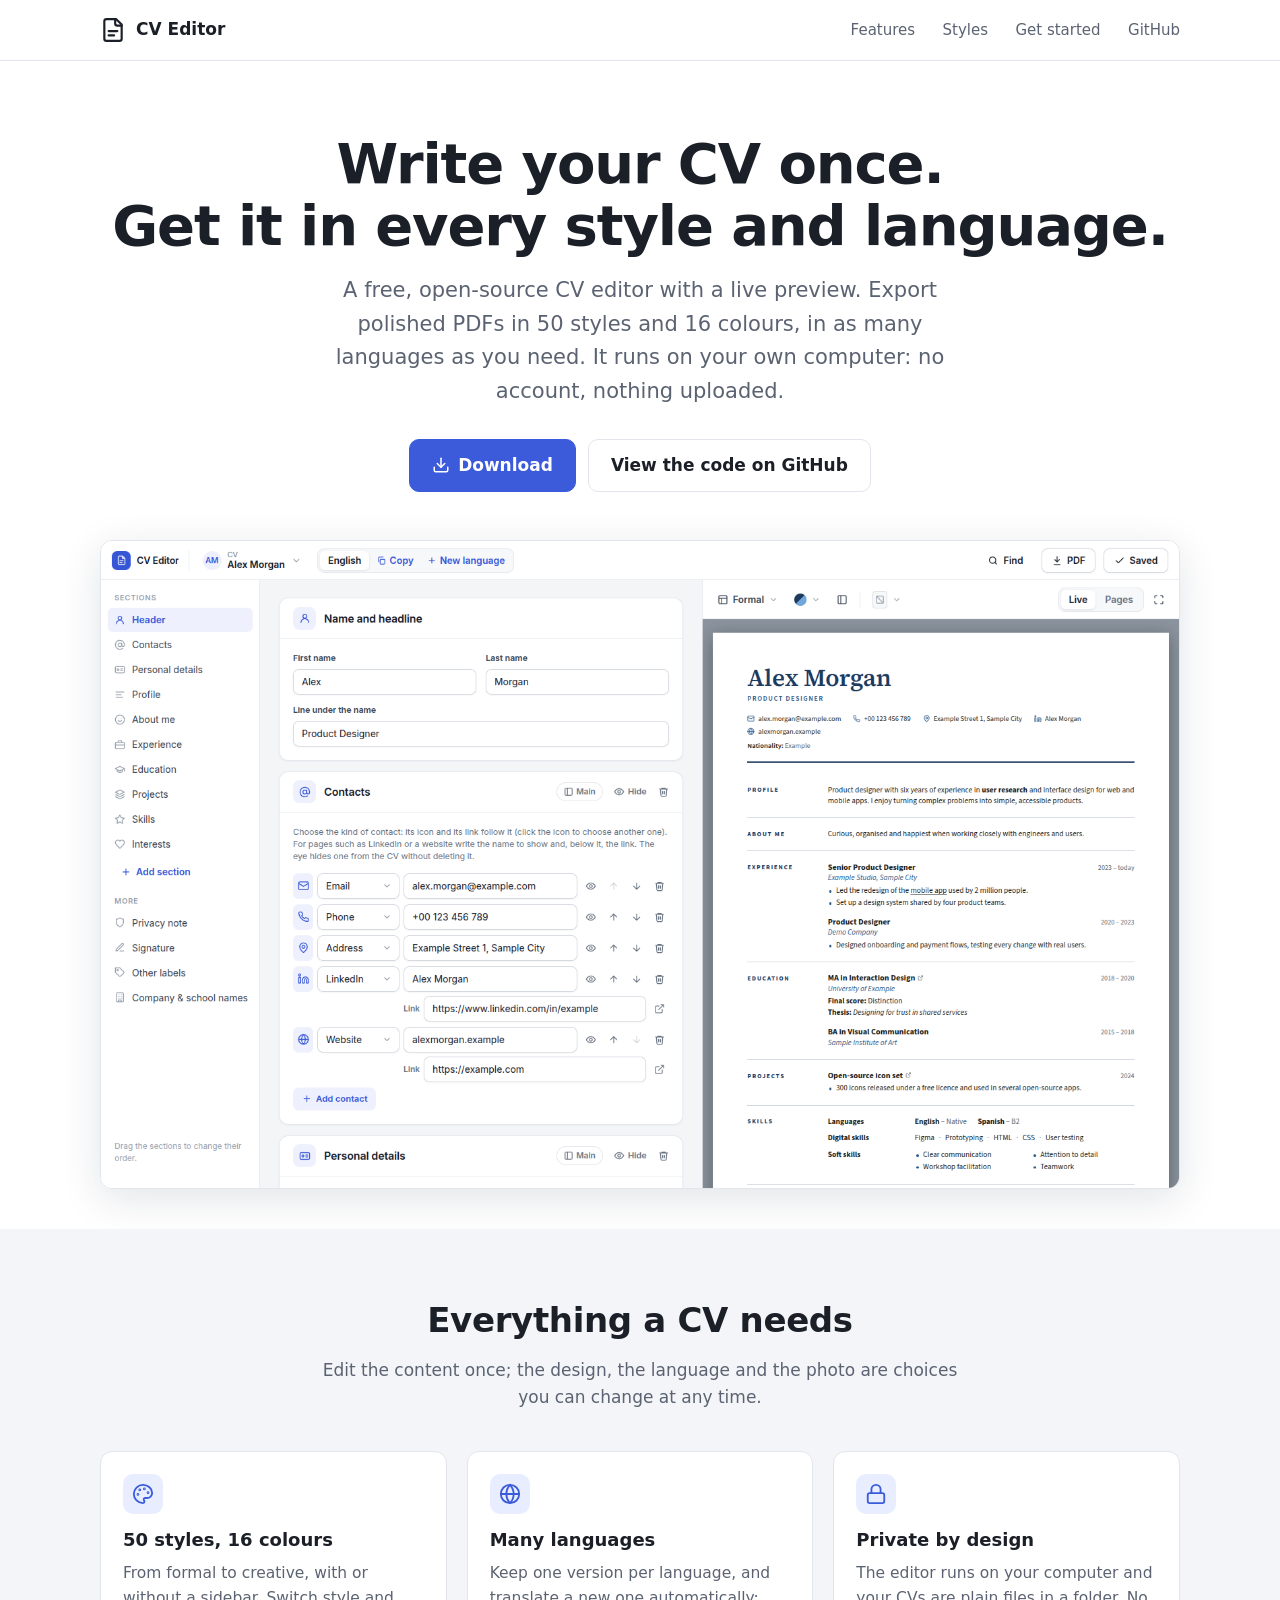
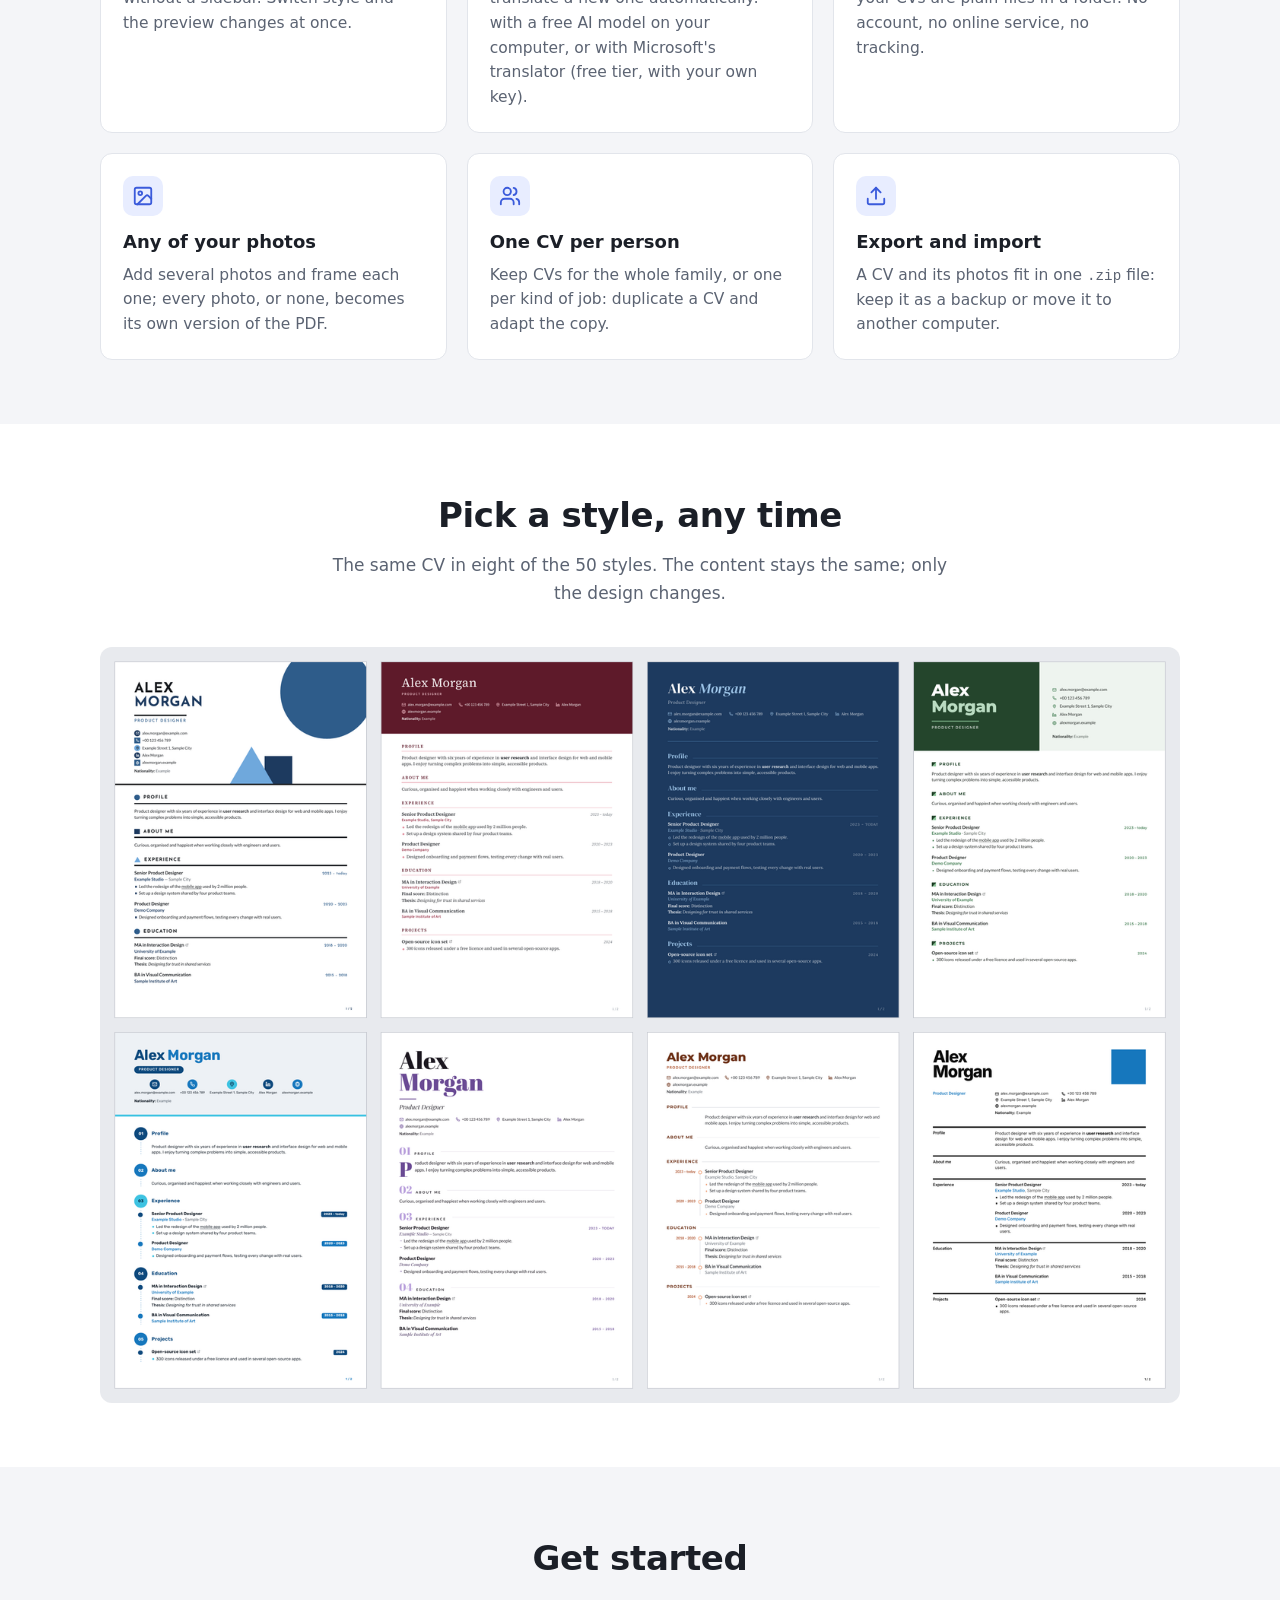
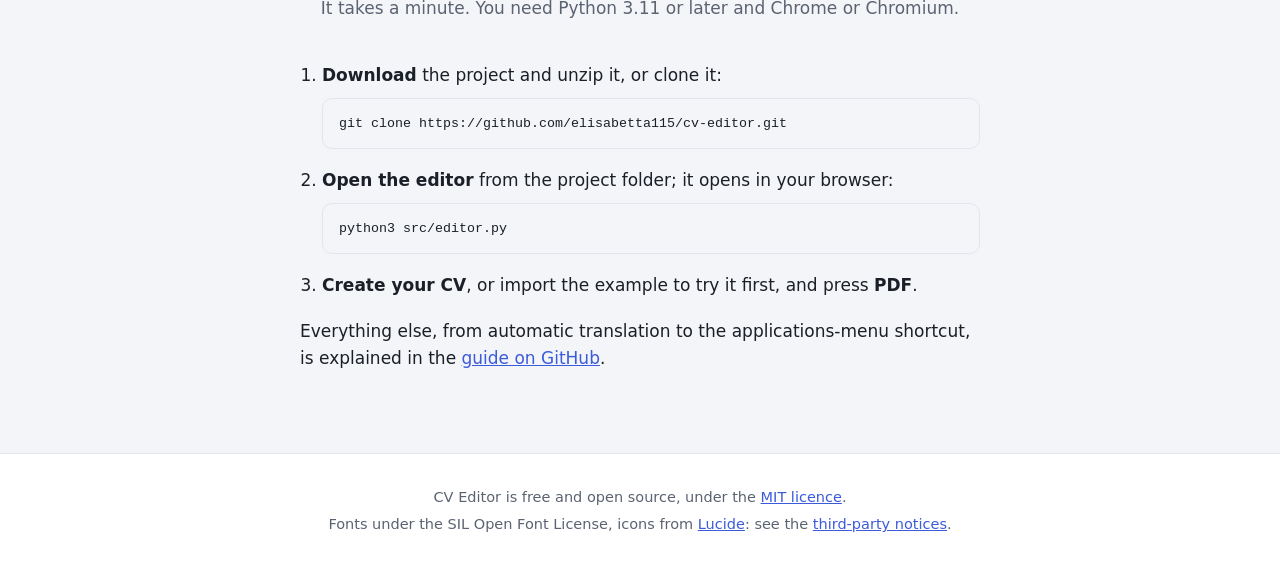
==== docs/index.html @ a8269b67 "CV Editor: first public version" ====
<!doctype html>
<html lang="en">
<head>
<meta charset="utf-8">
<meta name="viewport" content="width=device-width, initial-scale=1">
<title>CV Editor</title>
<meta name="description" content="Write your CV once and export it as PDF in several languages and 50 styles. Free, open source, and your data never leaves your computer.">
<style>
  :root {
    --bg: #ffffff; --bg-soft: #f4f5f8; --text: #1b1f27; --muted: #5b6372; --line: #e2e5eb;
    --accent: #3b5bdb; --accent-text: #ffffff; --accent-soft: #e8edff; --shadow: 0 10px 40px rgba(20, 30, 60, .12);
  }
  @media (prefers-color-scheme: dark) {
    :root {
      --bg: #12151b; --bg-soft: #1a1e26; --text: #e8eaef; --muted: #a2a9b6; --line: #2b313c;
      --accent: #7d95ff; --accent-text: #0e1220; --accent-soft: #232b45; --shadow: 0 10px 40px rgba(0, 0, 0, .45);
    }
  }
  * { box-sizing: border-box; }
  html { -webkit-text-size-adjust: 100%; }
  body {
    margin: 0; background: var(--bg); color: var(--text);
    font: 17px/1.6 system-ui, -apple-system, "Segoe UI", Roboto, "Helvetica Neue", Arial, sans-serif;
  }
  a { color: var(--accent); }
  .wrap { max-width: 1120px; margin: 0 auto; padding: 0 20px; }
  header.top { border-bottom: 1px solid var(--line); }
  header.top .wrap { display: flex; align-items: center; justify-content: space-between; height: 60px; }
  .brand { font-weight: 700; color: var(--text); text-decoration: none; display: flex; gap: 10px; align-items: center; }
  .brand svg { width: 26px; height: 26px; }
  nav a { color: var(--muted); text-decoration: none; margin-left: 22px; font-size: 15px; }
  nav a:hover { color: var(--text); }
  .hero { text-align: center; padding-top: 72px; padding-bottom: 40px; }
  h1 { font-size: clamp(34px, 6vw, 56px); line-height: 1.1; margin: 0 0 18px; letter-spacing: -.02em; }
  .lead { font-size: clamp(17px, 2.2vw, 21px); color: var(--muted); max-width: 680px; margin: 0 auto 30px; }
  .buttons { display: flex; gap: 12px; justify-content: center; flex-wrap: wrap; }
  .btn {
    display: inline-flex; align-items: center; gap: 8px; padding: 12px 22px; border-radius: 10px;
    font-weight: 600; text-decoration: none; border: 1px solid var(--line); color: var(--text); background: var(--bg);
  }
  .btn.primary { background: var(--accent); color: var(--accent-text); border-color: var(--accent); }
  .btn svg { width: 18px; height: 18px; }
  .shot { margin: 48px auto 0; }
  .shot img { display: block; width: 100%; height: auto; border-radius: 12px; border: 1px solid var(--line); box-shadow: var(--shadow); }
  section { padding: 64px 0; }
  section.soft { background: var(--bg-soft); }
  h2 { font-size: clamp(26px, 4vw, 34px); margin: 0 0 10px; letter-spacing: -.01em; text-align: center; }
  .sub { color: var(--muted); text-align: center; max-width: 640px; margin: 0 auto 40px; }
  .grid { display: grid; grid-template-columns: repeat(3, 1fr); gap: 20px; }
  .card { background: var(--bg); border: 1px solid var(--line); border-radius: 12px; padding: 22px; }
  section.soft .card { background: var(--bg); }
  .card h3 { margin: 12px 0 6px; font-size: 18px; }
  .card p { margin: 0; color: var(--muted); font-size: 15.5px; }
  .icon { width: 40px; height: 40px; border-radius: 10px; background: var(--accent-soft); color: var(--accent); display: grid; place-items: center; }
  .icon svg { width: 22px; height: 22px; }
  .gallery img { display: block; width: 100%; height: auto; border-radius: 12px; }
  .steps { max-width: 720px; margin: 0 auto; }
  .steps ol { padding-left: 22px; }
  .steps li { margin: 0 0 18px; }
  pre {
    background: var(--bg-soft); border: 1px solid var(--line); border-radius: 10px; padding: 14px 16px;
    overflow-x: auto; font: 14.5px/1.5 ui-monospace, SFMono-Regular, Menlo, Consolas, monospace; margin: 8px 0 0;
  }
  code { font-family: ui-monospace, SFMono-Regular, Menlo, Consolas, monospace; font-size: .92em; }
  footer { border-top: 1px solid var(--line); padding: 28px 0 40px; color: var(--muted); font-size: 14.5px; text-align: center; }
  footer p { margin: 4px 0; }
  @media (max-width: 860px) { .grid { grid-template-columns: 1fr 1fr; } }
  @media (max-width: 560px) {
    .grid { grid-template-columns: 1fr; }
    nav a:not(:last-child) { display: none; }
    .hero { padding-top: 48px; }
    section { padding: 48px 0; }
  }
</style>
</head>
<body>
<header class="top">
  <div class="wrap">
    <a class="brand" href="./">
      <svg viewBox="0 0 24 24" fill="none" stroke="currentColor" stroke-width="2" stroke-linecap="round" stroke-linejoin="round" aria-hidden="true"><path d="M15 2H6a2 2 0 0 0-2 2v16a2 2 0 0 0 2 2h12a2 2 0 0 0 2-2V7Z"/><path d="M14 2v4a2 2 0 0 0 2 2h4"/><path d="M8 13h8M8 17h5"/></svg>
      CV Editor
    </a>
    <nav>
      <a href="#features">Features</a>
      <a href="#styles">Styles</a>
      <a href="#start">Get started</a>
      <a href="https://github.com/elisabetta115/cv-editor">GitHub</a>
    </nav>
  </div>
</header>

<main>
  <div class="hero wrap">
    <h1>Write your CV once.<br>Get it in every style and language.</h1>
    <p class="lead">A free, open-source CV editor with a live preview. Export polished PDFs in 50 styles and
      16 colours, in as many languages as you need. It runs on your own computer: no account, nothing uploaded.</p>
    <div class="buttons">
      <a class="btn primary" href="https://github.com/elisabetta115/cv-editor/archive/refs/heads/main.zip">
        <svg viewBox="0 0 24 24" fill="none" stroke="currentColor" stroke-width="2" stroke-linecap="round" stroke-linejoin="round" aria-hidden="true"><path d="M21 15v4a2 2 0 0 1-2 2H5a2 2 0 0 1-2-2v-4"/><path d="m7 10 5 5 5-5"/><path d="M12 15V3"/></svg>
        Download
      </a>
      <a class="btn" href="https://github.com/elisabetta115/cv-editor">View the code on GitHub</a>
    </div>
    <div class="shot">
      <img src="images/editor.png" width="1600" height="960"
           alt="The CV Editor: the list of sections on the left, the section being edited in the middle and the live preview of the CV on the right">
    </div>
  </div>

  <section id="features" class="soft">
    <div class="wrap">
      <h2>Everything a CV needs</h2>
      <p class="sub">Edit the content once; the design, the language and the photo are choices you can change at any time.</p>
      <div class="grid">
        <div class="card">
          <div class="icon"><svg viewBox="0 0 24 24" fill="none" stroke="currentColor" stroke-width="2" stroke-linecap="round" stroke-linejoin="round" aria-hidden="true"><circle cx="13.5" cy="6.5" r=".5"/><circle cx="17.5" cy="10.5" r=".5"/><circle cx="8.5" cy="7.5" r=".5"/><circle cx="6.5" cy="12.5" r=".5"/><path d="M12 2C6.5 2 2 6.5 2 12s4.5 10 10 10c.9 0 1.6-.7 1.6-1.7 0-.4-.2-.8-.4-1.1-.3-.3-.4-.7-.4-1.1a1.6 1.6 0 0 1 1.6-1.7h2c3 0 5.6-2.5 5.6-5.6C22 6 17.5 2 12 2Z"/></svg></div>
          <h3>50 styles, 16 colours</h3>
          <p>From formal to creative, with or without a sidebar. Switch style and the preview changes at once.</p>
        </div>
        <div class="card">
          <div class="icon"><svg viewBox="0 0 24 24" fill="none" stroke="currentColor" stroke-width="2" stroke-linecap="round" stroke-linejoin="round" aria-hidden="true"><circle cx="12" cy="12" r="10"/><path d="M12 2a14.5 14.5 0 0 0 0 20 14.5 14.5 0 0 0 0-20"/><path d="M2 12h20"/></svg></div>
          <h3>Many languages</h3>
          <p>Keep one version per language, and translate a new one automatically: with a free AI model on your computer, or with Microsoft's translator (free tier, with your own key).</p>
        </div>
        <div class="card">
          <div class="icon"><svg viewBox="0 0 24 24" fill="none" stroke="currentColor" stroke-width="2" stroke-linecap="round" stroke-linejoin="round" aria-hidden="true"><rect width="18" height="11" x="3" y="11" rx="2"/><path d="M7 11V7a5 5 0 0 1 10 0v4"/></svg></div>
          <h3>Private by design</h3>
          <p>The editor runs on your computer and your CVs are plain files in a folder. No account, no online service, no tracking.</p>
        </div>
        <div class="card">
          <div class="icon"><svg viewBox="0 0 24 24" fill="none" stroke="currentColor" stroke-width="2" stroke-linecap="round" stroke-linejoin="round" aria-hidden="true"><rect width="18" height="18" x="3" y="3" rx="2"/><circle cx="9" cy="9" r="2"/><path d="m21 15-3.1-3.1a2 2 0 0 0-2.8 0L6 21"/></svg></div>
          <h3>Any of your photos</h3>
          <p>Add several photos and frame each one; every photo, or none, becomes its own version of the PDF.</p>
        </div>
        <div class="card">
          <div class="icon"><svg viewBox="0 0 24 24" fill="none" stroke="currentColor" stroke-width="2" stroke-linecap="round" stroke-linejoin="round" aria-hidden="true"><path d="M16 21v-2a4 4 0 0 0-4-4H6a4 4 0 0 0-4 4v2"/><circle cx="9" cy="7" r="4"/><path d="M22 21v-2a4 4 0 0 0-3-3.9M16 3.1a4 4 0 0 1 0 7.8"/></svg></div>
          <h3>One CV per person</h3>
          <p>Keep CVs for the whole family, or one per kind of job: duplicate a CV and adapt the copy.</p>
        </div>
        <div class="card">
          <div class="icon"><svg viewBox="0 0 24 24" fill="none" stroke="currentColor" stroke-width="2" stroke-linecap="round" stroke-linejoin="round" aria-hidden="true"><path d="M21 15v4a2 2 0 0 1-2 2H5a2 2 0 0 1-2-2v-4"/><path d="m17 8-5-5-5 5"/><path d="M12 3v12"/></svg></div>
          <h3>Export and import</h3>
          <p>A CV and its photos fit in one <code>.zip</code> file: keep it as a backup or move it to another computer.</p>
        </div>
      </div>
    </div>
  </section>

  <section id="styles">
    <div class="wrap">
      <h2>Pick a style, any time</h2>
      <p class="sub">The same CV in eight of the 50 styles. The content stays the same; only the design changes.</p>
      <div class="gallery">
        <img src="images/styles.png" width="1420" height="994" loading="lazy"
             alt="The example CV of Alex Morgan in the Bauhaus, Elegant, Midnight, Split, Infographic, Magazine, Timeline and Swiss styles">
      </div>
    </div>
  </section>

  <section id="start" class="soft">
    <div class="wrap steps">
      <h2>Get started</h2>
      <p class="sub">It takes a minute. You need Python 3.11 or later and Chrome or Chromium.</p>
      <ol>
        <li><strong>Download</strong> the project and unzip it, or clone it:
          <pre><code>git clone https://github.com/elisabetta115/cv-editor.git</code></pre></li>
        <li><strong>Open the editor</strong> from the project folder; it opens in your browser:
          <pre><code>python3 src/editor.py</code></pre></li>
        <li><strong>Create your CV</strong>, or import the example to try it first, and press <strong>PDF</strong>.</li>
      </ol>
      <p>Everything else, from automatic translation to the applications-menu shortcut, is explained in the
        <a href="https://github.com/elisabetta115/cv-editor#readme">guide on GitHub</a>.</p>
    </div>
  </section>
</main>

<footer>
  <div class="wrap">
    <p>CV Editor is free and open source, under the <a href="https://github.com/elisabetta115/cv-editor/blob/main/LICENSE">MIT licence</a>.</p>
    <p>Fonts under the SIL Open Font License, icons from <a href="https://lucide.dev">Lucide</a>:
      see the <a href="https://github.com/elisabetta115/cv-editor/blob/main/THIRD-PARTY-NOTICES.md">third-party notices</a>.</p>
  </div>
</footer>
</body>
</html>
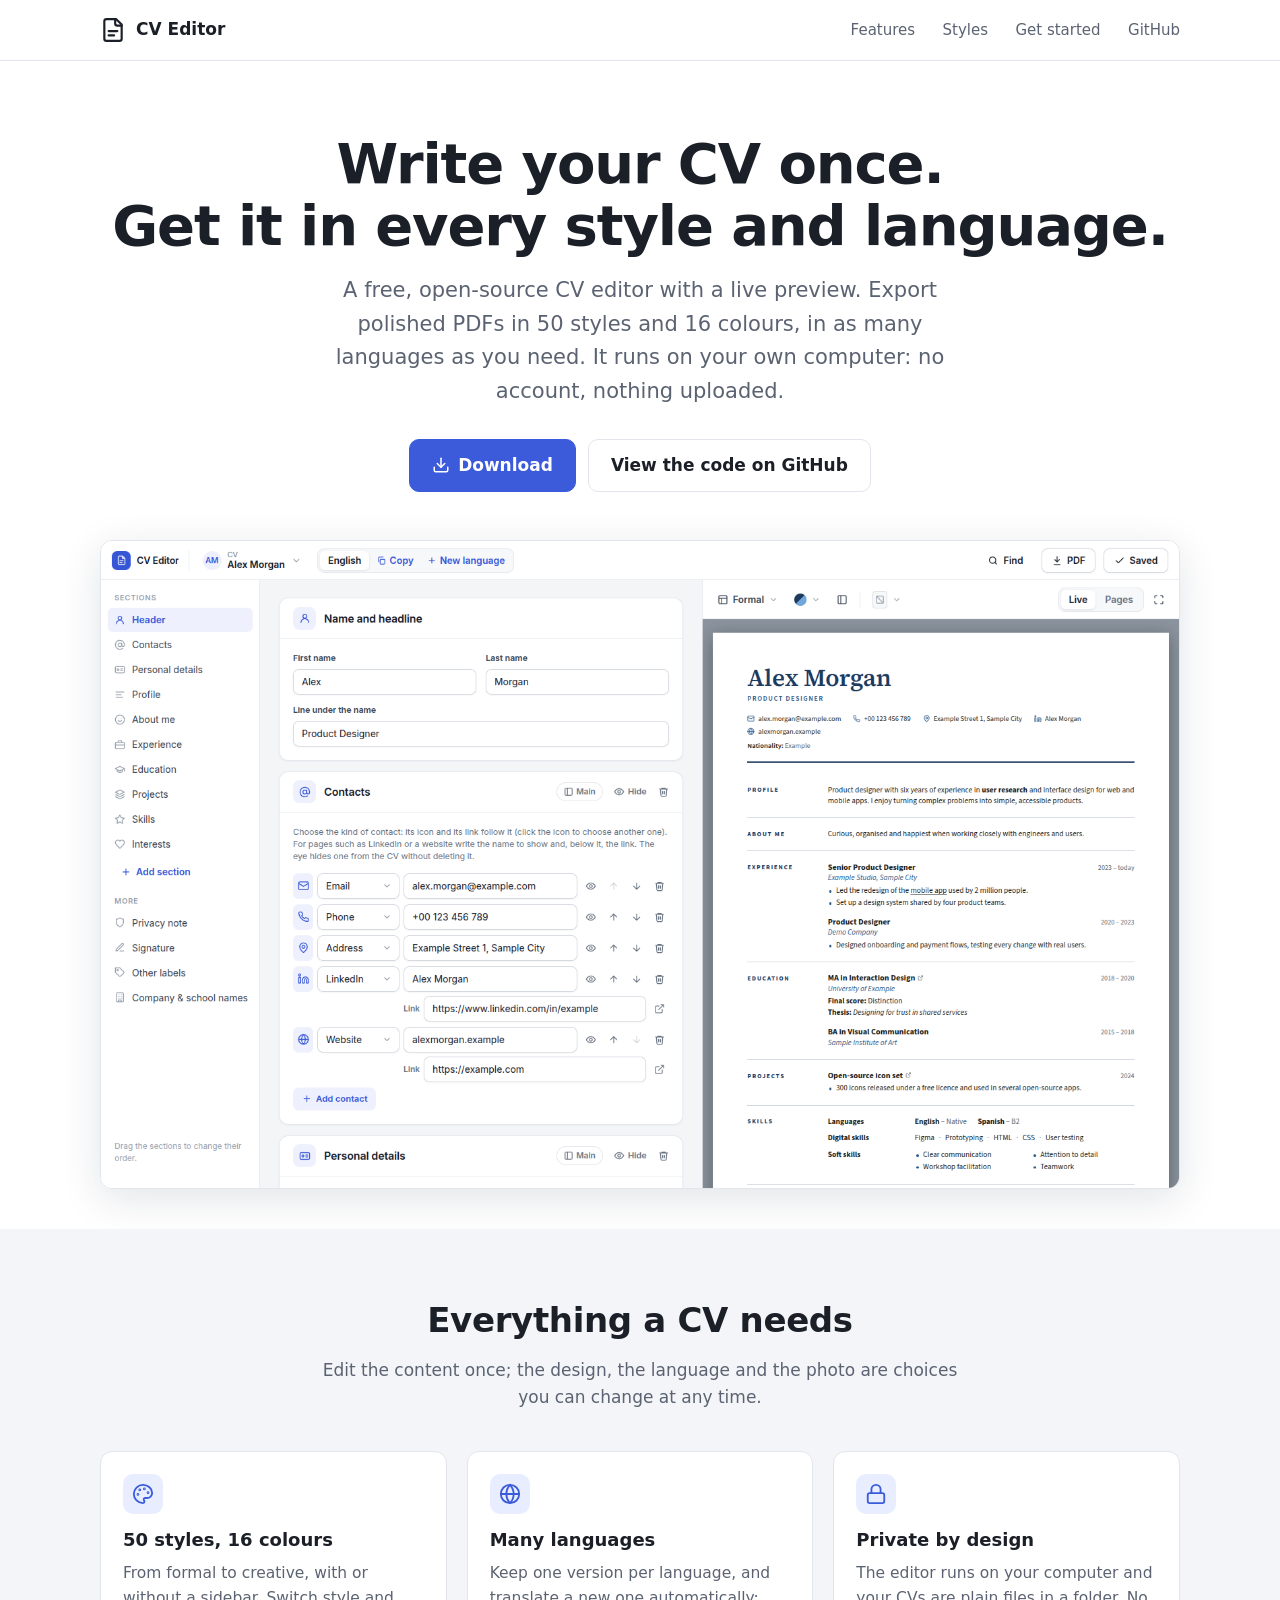
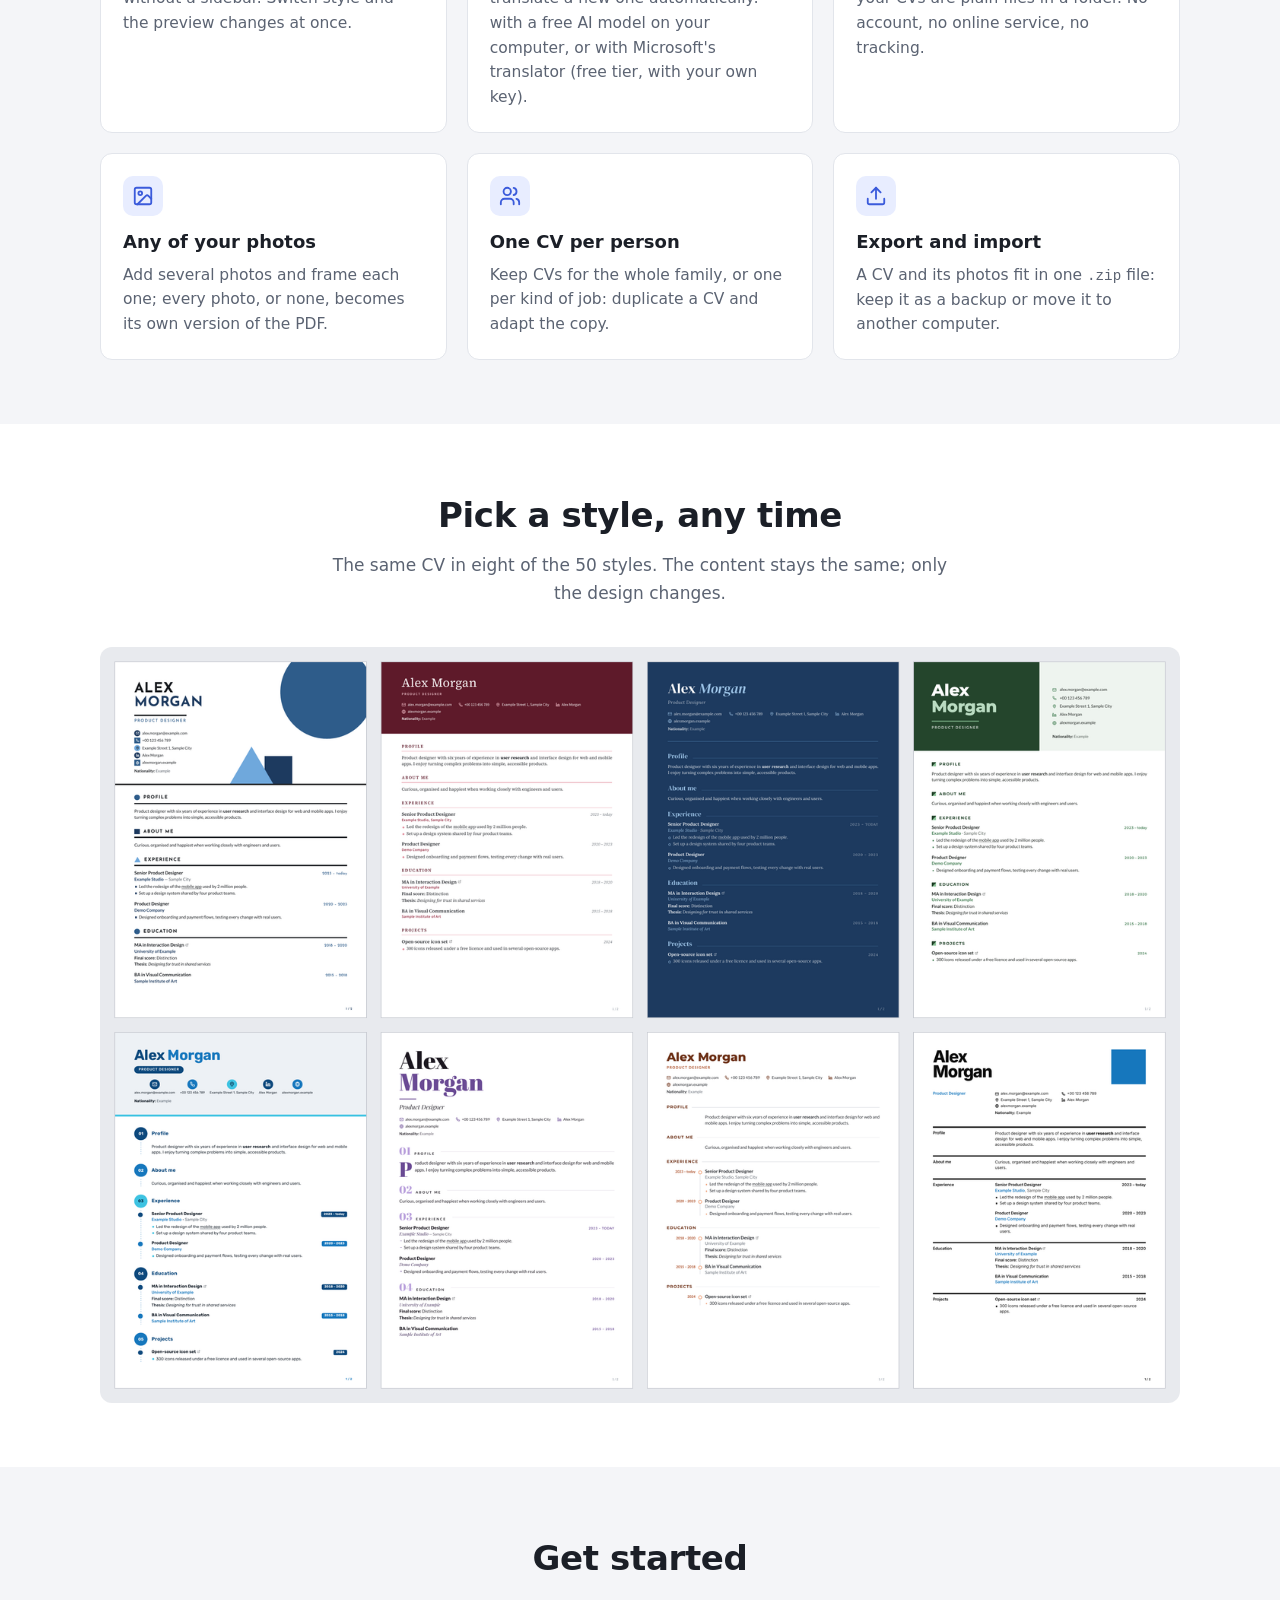
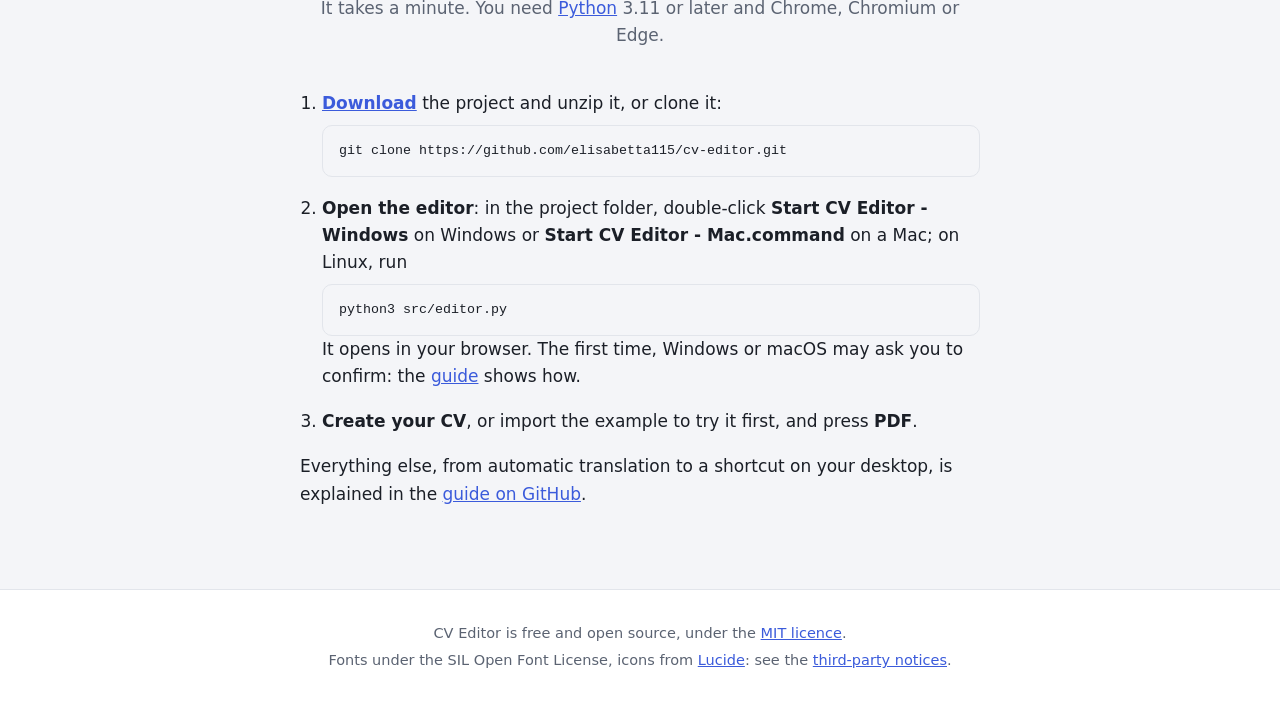
==== commit 8bebf698: "Double-click launchers for Windows and macOS, and the tests now also run on Windows and macOS" ====
--- a/docs/index.html
+++ b/docs/index.html
@@ -160,15 +160,20 @@
   <section id="start" class="soft">
     <div class="wrap steps">
       <h2>Get started</h2>
-      <p class="sub">It takes a minute. You need Python 3.11 or later and Chrome or Chromium.</p>
+      <p class="sub">It takes a minute. You need <a href="https://www.python.org/downloads/">Python</a> 3.11 or later
+        and Chrome, Chromium or Edge.</p>
       <ol>
-        <li><strong>Download</strong> the project and unzip it, or clone it:
+        <li><a href="https://github.com/elisabetta115/cv-editor/archive/refs/heads/main.zip"><strong>Download</strong></a>
+          the project and unzip it, or clone it:
           <pre><code>git clone https://github.com/elisabetta115/cv-editor.git</code></pre></li>
-        <li><strong>Open the editor</strong> from the project folder; it opens in your browser:
-          <pre><code>python3 src/editor.py</code></pre></li>
+        <li><strong>Open the editor</strong>: in the project folder, double-click <strong>Start CV Editor - Windows</strong>
+          on Windows or <strong>Start CV Editor - Mac.command</strong> on a Mac; on Linux, run
+          <pre><code>python3 src/editor.py</code></pre>
+          It opens in your browser. The first time, Windows or macOS may ask you to confirm: the
+          <a href="https://github.com/elisabetta115/cv-editor#quick-start">guide</a> shows how.</li>
         <li><strong>Create your CV</strong>, or import the example to try it first, and press <strong>PDF</strong>.</li>
       </ol>
-      <p>Everything else, from automatic translation to the applications-menu shortcut, is explained in the
+      <p>Everything else, from automatic translation to a shortcut on your desktop, is explained in the
         <a href="https://github.com/elisabetta115/cv-editor#readme">guide on GitHub</a>.</p>
     </div>
   </section>
